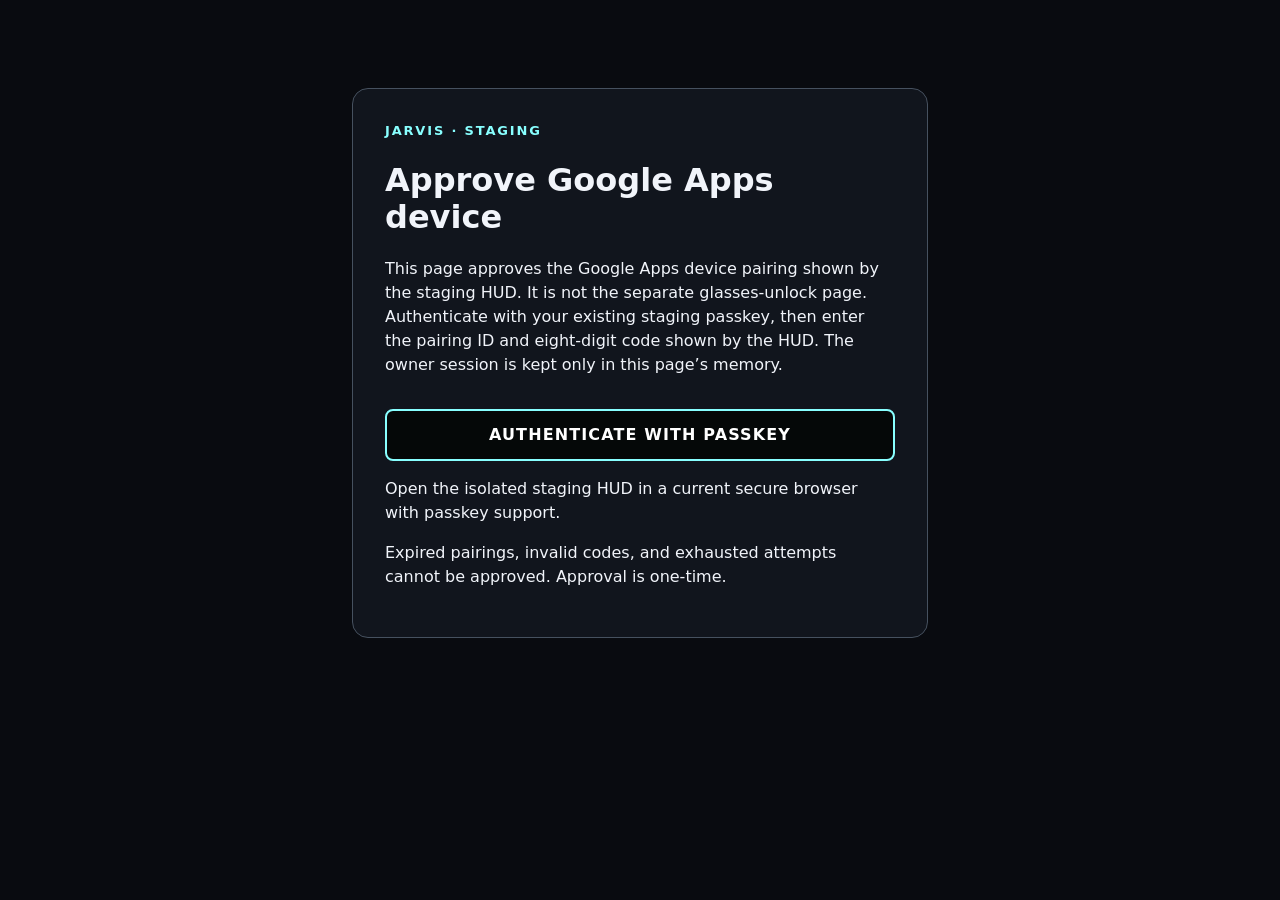
==== staging-apps-connect.html @ 2df9393d "Deploy unified HUD to Cloudflare staging" ====
<!doctype html>
<html lang="en">
  <head>
    <meta charset="utf-8" />
    <meta name="viewport" content="width=device-width, initial-scale=1, viewport-fit=cover" />
    <meta name="referrer" content="no-referrer" />
    <meta name="robots" content="noindex, nofollow" />
    <meta name="theme-color" content="#090b10" />
    <meta name="color-scheme" content="dark" />
    <title>JARVIS staging Google Apps approval</title>
    <link rel="stylesheet" href="./styles.css" />
  </head>
  <body class="phone-unlock-page">
    <main class="phone-unlock-card">
      <p class="eyebrow">JARVIS · STAGING</p>
      <h1>Approve Google Apps device</h1>
      <p>This page approves the Google Apps device pairing shown by the staging HUD. It is not the separate glasses-unlock page. Authenticate with your existing staging passkey, then enter the pairing ID and eight-digit code shown by the HUD. The owner session is kept only in this page’s memory.</p>
      <button id="staging-approve-authenticate" class="action" type="button">AUTHENTICATE WITH PASSKEY</button>
      <form id="staging-approve-form" novalidate hidden>
        <label for="staging-pairing-id">Pairing ID
          <input id="staging-pairing-id" type="text" inputmode="text" autocomplete="off" autocapitalize="characters" spellcheck="false" maxlength="6" pattern="[23456789ABCDEFGHJKLMNPQRSTUVWXYZ]{6}" required />
        </label>
        <label for="staging-pairing-code">Eight-digit code
          <input id="staging-pairing-code" type="text" inputmode="numeric" autocomplete="one-time-code" pattern="[0-9]{8}" maxlength="8" required />
        </label>
        <fieldset>
          <legend>Approve requested Google Apps access</legend>
          <label><input name="staging-app" type="checkbox" value="gmail" checked /> Gmail</label>
          <label><input name="staging-app" type="checkbox" value="google-calendar" checked /> Calendar</label>
          <label><input name="staging-app" type="checkbox" value="google-contacts" checked /> Contacts</label>
          <label><input name="staging-app" type="checkbox" value="google-drive" checked /> Drive</label>
          <label><input name="staging-app" type="checkbox" value="google-docs" checked /> Docs</label>
          <label><input name="staging-app" type="checkbox" value="google-sheets" checked /> Sheets</label>
          <label><input name="staging-app" type="checkbox" value="google-tasks" checked /> Tasks</label>
        </fieldset>
        <button id="staging-approve-submit" class="action" type="submit">APPROVE PAIRING</button>
      </form>
      <button id="staging-approve-logout" class="action" type="button" hidden>LOG OUT</button>
      <p id="staging-approve-status" role="status" aria-live="polite">Checking staging authentication support…</p>
      <p id="staging-approve-confirmation" role="status" aria-live="polite" hidden>Google Apps device approval completed. Return to the staging HUD and tap CHECK PHONE APPROVAL; do not open the separate glasses-unlock page.</p>
      <p class="small">Expired pairings, invalid codes, and exhausted attempts cannot be approved. Approval is one-time.</p>
    </main>
    <script src="./auth-config.js"></script>
    <script src="./connectors-config.js"></script>
    <script src="./staging-apps-connect.js?approval=20261111-2"></script>
  </body>
</html>
---- styles.css ----
:root { color-scheme: dark; font-family: Arial, Helvetica, sans-serif; background: #000; color: #fff; }
.hud-screen input { width: 100%; min-height: 38px; margin: 4px 0; border: 1px solid #8ff; border-radius: 4px; padding: 8px; color: #fff; background: #050808; font: inherit; font-size: 12px; }
.chat-log { max-height: min(42vh, 320px); min-height: 88px; overflow-y: scroll; overflow-x: hidden; overscroll-behavior: contain; scrollbar-gutter: stable; margin: 7px 0; border: 1px solid #466; background: #020605; }
.chat-log::-webkit-scrollbar { width: 10px; }.chat-log::-webkit-scrollbar-thumb { background: #4b8; border-radius: 8px; }.chat-log::-webkit-scrollbar-track { background: #020605; }
.chat-message { margin: 0; padding: 7px; border-bottom: 1px solid #244; font-size: 11px; line-height: 1.35; white-space: pre-wrap; overflow-wrap: anywhere; }
.chat-message.user { color: #baf7d1; }.chat-message.assistant { color: #eafff1; }
.hud-screen.youtube-mode { justify-content: flex-start; overflow-y: auto; overscroll-behavior: contain; gap: 7px; padding: 5px 0; }
.hud-screen.youtube-mode .detail-title { font-size: 23px; }
.hud-youtube-status { margin: 2px 0; padding: 7px 9px; font-size: 12px; line-height: 1.25; }
.hud-youtube-server, .hud-youtube-help { font-size: 12px; line-height: 1.3; }
.hud-youtube-nav { display: grid; grid-template-columns: repeat(2, minmax(0, 1fr)); gap: 4px; }
.hud-youtube-tab { min-height: 34px; padding: 5px; font-size: 10px; }
.hud-youtube-tab[aria-pressed="true"] { border-color: #8ff; background: #103030; }
.hud-youtube-search { display: grid; grid-template-columns: minmax(0, 1fr) auto; gap: 5px; }
.hud-youtube-search input, .hud-screen.youtube-mode > input { width: 100%; min-width: 0; min-height: 38px; margin: 0; font-size: 12px; }
.hud-youtube-results { display: grid; gap: 5px; max-height: 205px; overflow-y: auto; }
.hud-youtube-result { display: grid; grid-template-columns: 64px minmax(0, 1fr); gap: 6px; align-items: center; min-height: 44px; padding: 4px; border: 1px solid #315; border-color: #315d4b; border-radius: 5px; background: #040908; color: #fff; text-align: left; font: inherit; font-size: 11px; }
.hud-youtube-result img { width: 64px; aspect-ratio: 16 / 9; object-fit: cover; }
.hud-youtube-result small { grid-column: 2; color: #9eb4b4; }
.hud-youtube-video-title { margin: 0; font-size: 17px; line-height: 1.2; }
.hud-youtube-player-shell { width: min(100%, 480px); aspect-ratio: 16 / 9; align-self: center; background: #000; border: 1px solid #4b9b7a; }
.hud-youtube-player-shell.is-short { width: min(42vw, 190px); aspect-ratio: 9 / 16; }
.hud-youtube-player-shell iframe, .hud-youtube-player-shell > div { width: 100%; height: 100%; border: 0; }
.hud-youtube-handoff { display: block; min-height: 35px; padding: 8px; color: #fff; text-decoration: none; font-size: 11px; }
.youtube-mode button:focus-visible, .youtube-mode a:focus-visible, .youtube-mode input:focus-visible { outline: 2px solid #fff; outline-offset: 2px; }
.hud-youtube-header { display: flex; min-height: 36px; align-items: center; justify-content: space-between; gap: 8px; border-bottom: 1px solid #332; padding-bottom: 5px; }
.hud-youtube-brand { display: flex; min-width: 0; align-items: center; gap: 7px; }
.hud-youtube-mark { display: grid; width: 29px; height: 20px; place-items: center; border-radius: 6px; background: #f00; color: #fff; font-size: 12px; line-height: 1; }
.hud-youtube-title { margin: 0; color: #fff; font-size: 21px; font-weight: 750; letter-spacing: -.02em; }
.hud-youtube-account-control { min-height: 30px; max-width: 132px; padding: 5px 8px; border: 1px solid #888; border-radius: 16px; background: #171717; color: #eee; font-size: 9px; font-weight: 700; letter-spacing: .04em; }
.hud-youtube-account-control:enabled { border-color: #39b875; color: #a9f6c8; }
.hud-youtube-account-control:disabled { opacity: .85; }
.hud-youtube-search { flex: 0 0 auto; }
.hud-youtube-search input { min-width: 0; height: 40px; border-color: #666; border-radius: 20px; background: #171717; font-size: 13px; }
.hud-youtube-search-button { width: auto; min-width: 74px; min-height: 40px; padding: 6px 12px; border-radius: 20px; font-size: 10px; }
.hud-youtube-search button:disabled, .hud-youtube-nav button:disabled { opacity: .5; }
.hud-youtube-nav { flex: 0 0 auto; grid-template-columns: repeat(2, minmax(0, 1fr)); border-bottom: 1px solid #333; padding-bottom: 5px; }
.hud-youtube-tab { min-height: 38px; border: 0; border-bottom: 2px solid transparent; border-radius: 0; background: transparent; color: #ccc; font-size: 12px; text-transform: none; letter-spacing: 0; }
.hud-youtube-tab[aria-pressed="true"] { border-color: #f33; background: #171111; color: #fff; }
.hud-youtube-results { max-height: 275px; gap: 8px; padding: 2px 1px; }
.hud-youtube-result { grid-template-columns: 112px minmax(0, 1fr); gap: 9px; min-height: 72px; padding: 6px; border-color: #333; border-radius: 8px; background: #111; font-size: 12px; }
.hud-youtube-result img { width: 112px; border-radius: 5px; background: #222; }
.hud-youtube-result-copy { display: grid; min-width: 0; gap: 5px; align-content: center; }
.hud-youtube-result-title { display: -webkit-box; overflow: hidden; color: #f5f5f5; font-size: 12px; font-weight: 650; line-height: 1.25; -webkit-box-orient: vertical; -webkit-line-clamp: 2; }
.hud-youtube-result-channel { overflow: hidden; color: #aaa; font-size: 10px; text-overflow: ellipsis; white-space: nowrap; }
.hud-youtube-result:focus-visible, .hud-youtube-result[aria-pressed="true"] { border-color: #f33; background: #241313; }
.hud-youtube-account-card { display: grid; gap: 8px; padding: 10px; border: 1px solid #383838; border-radius: 8px; background: #111; }
.hud-youtube-account-card > strong { overflow-wrap: anywhere; font-size: 12px; }
.hud-youtube-account-card .copy { font-size: 11px; }
.hud-youtube-account-action { min-height: 38px; padding: 8px; border-radius: 6px; font-size: 10px; text-decoration: none; }
.hud-youtube-player-shell { min-width: 200px; min-height: 200px; width: min(100%, 480px); }
.hud-youtube-player-shell.is-short { width: min(100%, 200px); min-width: 200px; aspect-ratio: 9 / 16; }
.hud-youtube-player-shell iframe { min-width: 200px; min-height: 200px; }
.hud-youtube-video-title { font-size: 15px; }
@media (max-width: 700px), (max-height: 700px) {
  .hud { min-height: 100vh; padding: 12px 14px 8px; }
  .hud-header { padding-bottom: 7px; font-size: 13px; }
  .hud-header .online { font-size: 10px; }
  .hint { margin: 6px 0 0; font-size: 9px; }
  .hud-screen.youtube-mode { gap: 6px; padding: 2px 0; }
  .hud-youtube-status { padding: 5px 7px; font-size: 10px; }
  .hud-youtube-results { max-height: 250px; }
}
* { box-sizing: border-box; }
body { margin: 0; min-height: 100vh; background: #000; }
.hud { width: min(100vw, 600px); min-height: min(100vh, 600px); margin: 0 auto; padding: 28px; display: flex; flex-direction: column; background: #000; color: #fff; }
.hud-update-status { margin: 4px 0; color: #8ff; font-size: 11px; line-height: 1.25; }
.session-lock { position: fixed; inset: 0; z-index: 1000; display: flex; align-items: center; justify-content: center; overflow: auto; padding: max(16px, env(safe-area-inset-top)) 16px max(16px, env(safe-area-inset-bottom)); background: #000; }
.session-lock[hidden] { display: none; }
.session-lock-card { display: grid; gap: 12px; width: min(100%, 440px); max-height: 100%; overflow: auto; padding: 20px; border: 1px solid #496; border-radius: 12px; background: #071010; }
.session-lock-card h1, .session-lock-card p { margin: 0; }
.lock-code { color: #8ff; font-size: 30px; font-weight: 800; letter-spacing: .16em; }
.phone-unlock-link { display: block; min-height: 42px; padding: 12px; border: 1px solid #8ff; border-radius: 6px; color: #dfffff; text-align: center; font-size: 11px; font-weight: 700; text-decoration: none; }
html[data-jarvis-auth-enabled="true"] body[data-jarvis-session="checking_session"], html[data-jarvis-auth-enabled="true"] body[data-jarvis-session="locked"] { background: #000; }
html[data-jarvis-auth-enabled="true"] body[data-jarvis-session="checking_session"] #jarvis-glasses-hud, html[data-jarvis-auth-enabled="true"] body[data-jarvis-session="locked"] #jarvis-glasses-hud { visibility: hidden; }
/* The static document must never paint LOCKED before the credentialed restore
   request classifies the session.  JavaScript changes this only to LOCKED
   after an explicit rejection, expiry, revocation, or safe network failure. */
html[data-jarvis-auth-enabled="true"] body[data-jarvis-session="checking_session"] #lock-title { font-size: 0; }
html[data-jarvis-auth-enabled="true"] body[data-jarvis-session="checking_session"] #lock-title::after { content: 'CHECKING SESSION'; font-size: 2em; }
.phone-unlock-page { min-height: 100vh; margin: 0; padding: max(1rem, env(safe-area-inset-top)) 1rem max(1rem, env(safe-area-inset-bottom)); box-sizing: border-box; color: #f1f4fa; background: #090b10; font: 1rem/1.5 system-ui, sans-serif; }
.phone-unlock-card { width: min(100%, 36rem); margin: 8vh auto; padding: clamp(1rem, 5vw, 2rem); box-sizing: border-box; border: 1px solid #46515f; border-radius: 1rem; background: #11151d; }
.phone-unlock-card h1 { line-height: 1.15; }
.phone-unlock-card label { display: block; margin: 1.2rem 0 .35rem; }
.phone-unlock-card input { display: block; width: 100%; box-sizing: border-box; padding: .85rem; font-size: 1.3rem; letter-spacing: .18em; }
.phone-unlock-card button { margin-top: 1rem; width: 100%; min-height: 3rem; }
.phone-unlock-card [role="status"] { min-height: 1.5em; }
.release-controls { display: flex; flex-wrap: wrap; align-items: center; justify-content: space-between; gap: 5px; min-height: 29px; margin-top: 4px; color: #9eb4b4; font-size: 9px; letter-spacing: .06em; }
.release-controls button { min-height: 28px; padding: 4px 7px; border: 1px solid #668; border-radius: 4px; background: #050808; color: #dfffff; font: inherit; font-weight: 700; cursor: pointer; }
.release-controls button:focus-visible { outline: 2px solid #fff; outline-offset: 2px; border-color: #8ff; }
.release-controls button:disabled { opacity: .6; }
.release-controls [hidden] { display: none; }
.hud-header { display: flex; justify-content: space-between; align-items: center; border-bottom: 2px solid #8ff; padding-bottom: 14px; letter-spacing: .13em; font-size: 17px; }
.brand { font-weight: 800; color: #fff; }.online { color: #8f8; font-size: 13px; }
.hud-screen { display: flex; flex: 1; min-height: 0; flex-direction: column; justify-content: center; gap: 18px; }
.eyebrow { margin: 0; color: #8ff; font-size: 13px; font-weight: 700; letter-spacing: .14em; }.hero { margin: 0; font-size: clamp(34px, 9vw, 52px); letter-spacing: .09em; }.copy { margin: 0; color: #d7e7e7; font-size: 18px; line-height: 1.4; }
.status { border-left: 4px solid #8ff; padding: 12px 14px; background: #071010; color: #d8ffff; font-weight: 700; }
.menu { display: grid; gap: 10px; }.menu-button, .action { appearance: none; width: 100%; min-height: 62px; padding: 12px 16px; border: 2px solid #7b9292; border-radius: 8px; background: #050808; color: #fff; text-align: left; font: inherit; letter-spacing: .07em; cursor: pointer; }.menu-button strong { display: block; font-size: 18px; }.menu-button small { color: #c5d2d2; font-size: 12px; letter-spacing: .04em; }.menu-button[aria-current="true"], .menu-button:focus-visible, .action:focus-visible { outline: 3px solid #fff; outline-offset: 2px; border-color: #8ff; background: #103030; }.unavailable { border-color: #a08b54; }.unavailable small { color: #ffe6a3; }
.detail-title { margin: 0; font-size: 30px; letter-spacing: .08em; }.unavailable-label { display: inline-block; width: fit-content; border: 1px solid #ffd166; color: #ffd166; padding: 5px 8px; font-size: 12px; font-weight: 700; letter-spacing: .1em; }.action { text-align: center; border-color: #8ff; font-weight: 700; }
.hud-app-selection { display: grid; gap: 6px; }.hud-app-choice { display: flex; align-items: center; gap: 9px; min-height: 34px; cursor: pointer; }.hud-app-choice input[type="checkbox"] { appearance: auto; width: 22px; min-width: 22px; min-height: 22px; margin: 0; padding: 0; accent-color: #8ff; cursor: pointer; }
.hint { margin: 18px 0 0; color: #9eb4b4; font-size: 11px; letter-spacing: .06em; text-align: center; }
@media (prefers-reduced-motion: reduce) { *, *::before, *::after { scroll-behavior: auto !important; transition: none !important; animation: none !important; } }
.hud-screen.youtube-mode .hud-youtube-tab { width: 100%; min-height: 38px; padding: 5px 4px; font-size: 12px; }
.hud-screen.youtube-mode .hud-youtube-search-button { width: auto; min-width: 74px; min-height: 40px; padding: 6px 12px; font-size: 10px; }
.hud-screen.youtube-mode .hud-youtube-account-action { width: 100%; min-height: 38px; padding: 8px; font-size: 10px; }
.hud-screen.youtube-mode .hud-youtube-handoff { width: 100%; min-height: 35px; padding: 8px; }
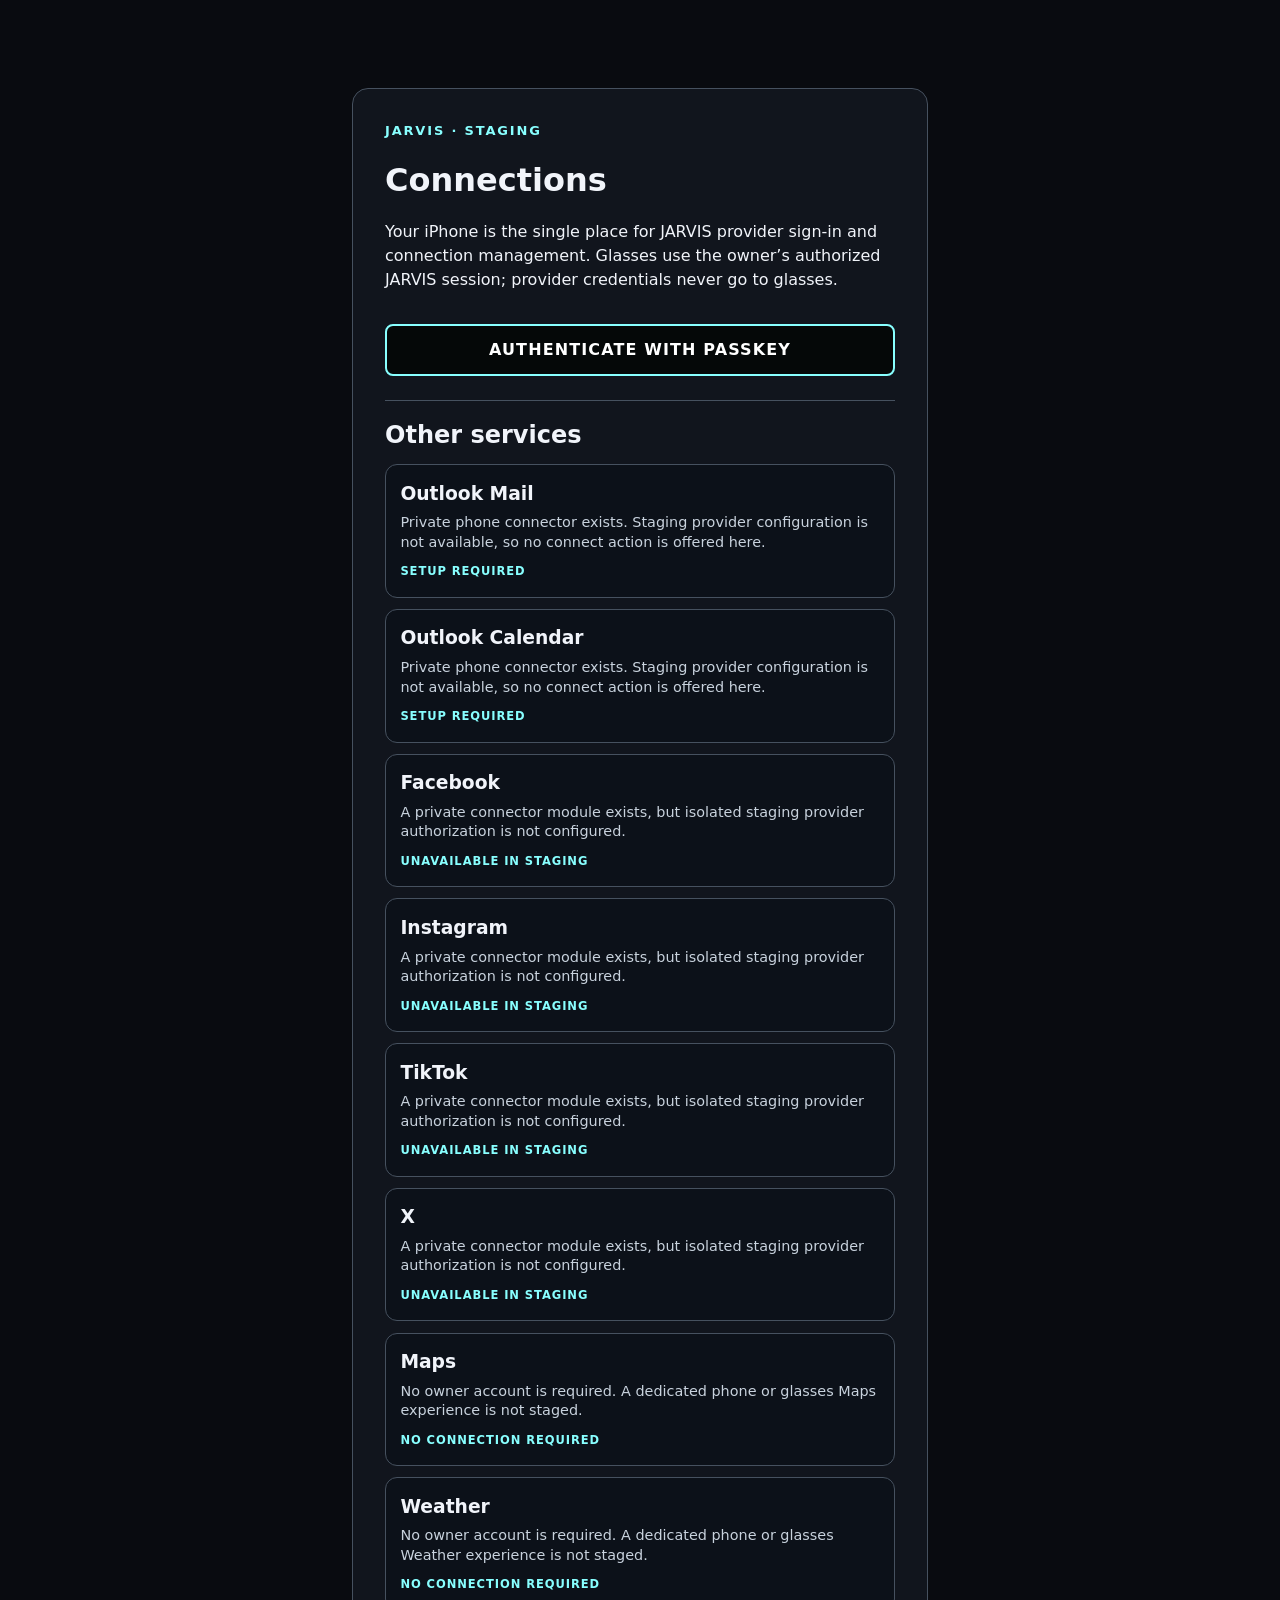
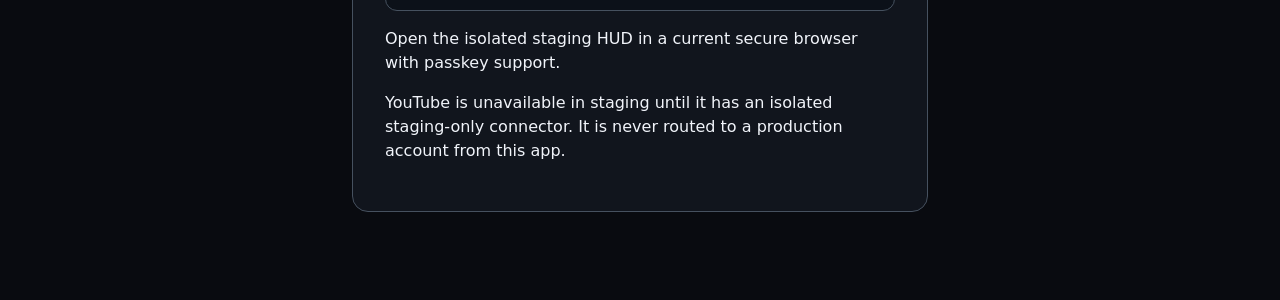
==== commit e7cddf7f: "Add browsable Google Apps staging HUD" ====
--- a/staging-apps-connect.html
+++ b/staging-apps-connect.html
@@ -7,41 +7,61 @@
     <meta name="robots" content="noindex, nofollow" />
     <meta name="theme-color" content="#090b10" />
     <meta name="color-scheme" content="dark" />
-    <title>JARVIS staging Google Apps approval</title>
+    <meta name="apple-mobile-web-app-capable" content="yes" />
+    <meta name="apple-mobile-web-app-status-bar-style" content="black-translucent" />
+    <meta name="apple-mobile-web-app-title" content="JARVIS Connections" />
+    <title>JARVIS staging Connections</title>
+    <link rel="manifest" href="./staging-connections.webmanifest" />
+    <link rel="apple-touch-icon" href="./jarvis-connections-icon.svg" />
     <link rel="stylesheet" href="./styles.css" />
   </head>
   <body class="phone-unlock-page">
     <main class="phone-unlock-card">
       <p class="eyebrow">JARVIS · STAGING</p>
-      <h1>Approve Google Apps device</h1>
-      <p>This page approves the Google Apps device pairing shown by the staging HUD. It is not the separate glasses-unlock page. Authenticate with your existing staging passkey, then enter the pairing ID and eight-digit code shown by the HUD. The owner session is kept only in this page’s memory.</p>
+      <h1>Connections</h1>
+      <p>Your iPhone is the single place for JARVIS provider sign-in and connection management. Glasses use the owner’s authorized JARVIS session; provider credentials never go to glasses.</p>
       <button id="staging-approve-authenticate" class="action" type="button">AUTHENTICATE WITH PASSKEY</button>
-      <form id="staging-approve-form" novalidate hidden>
-        <label for="staging-pairing-id">Pairing ID
-          <input id="staging-pairing-id" type="text" inputmode="text" autocomplete="off" autocapitalize="characters" spellcheck="false" maxlength="6" pattern="[23456789ABCDEFGHJKLMNPQRSTUVWXYZ]{6}" required />
-        </label>
-        <label for="staging-pairing-code">Eight-digit code
-          <input id="staging-pairing-code" type="text" inputmode="numeric" autocomplete="one-time-code" pattern="[0-9]{8}" maxlength="8" required />
-        </label>
-        <fieldset>
-          <legend>Approve requested Google Apps access</legend>
-          <label><input name="staging-app" type="checkbox" value="gmail" checked /> Gmail</label>
-          <label><input name="staging-app" type="checkbox" value="google-calendar" checked /> Calendar</label>
-          <label><input name="staging-app" type="checkbox" value="google-contacts" checked /> Contacts</label>
-          <label><input name="staging-app" type="checkbox" value="google-drive" checked /> Drive</label>
-          <label><input name="staging-app" type="checkbox" value="google-docs" checked /> Docs</label>
-          <label><input name="staging-app" type="checkbox" value="google-sheets" checked /> Sheets</label>
-          <label><input name="staging-app" type="checkbox" value="google-tasks" checked /> Tasks</label>
+      <section id="staging-google-section" hidden>
+        <h2>Google Apps</h2>
+        <p id="staging-google-summary" role="status" aria-live="polite">Loading Google Apps status…</p>
+        <fieldset id="staging-google-apps">
+          <legend>Connected Google Apps</legend>
+          <label><input name="staging-google-app" type="checkbox" value="gmail" /> Gmail</label>
+          <label><input name="staging-google-app" type="checkbox" value="google-calendar" /> Calendar</label>
+          <label><input name="staging-google-app" type="checkbox" value="google-contacts" /> Contacts</label>
+          <label><input name="staging-google-app" type="checkbox" value="google-drive" /> Drive</label>
+          <label><input name="staging-google-app" type="checkbox" value="google-docs" /> Docs</label>
+          <label><input name="staging-google-app" type="checkbox" value="google-sheets" /> Sheets</label>
+          <label><input name="staging-google-app" type="checkbox" value="google-tasks" /> Tasks</label>
         </fieldset>
-        <button id="staging-approve-submit" class="action" type="submit">APPROVE PAIRING</button>
-      </form>
+        <p><button id="staging-google-connect" class="action" type="button">CONNECT SELECTED GOOGLE APPS</button>
+          <button id="staging-google-reconnect" class="action" type="button">RECONNECT GOOGLE</button>
+          <button id="staging-google-enable" class="action" type="button">ENABLE SELECTED</button>
+          <button id="staging-google-disable" class="action" type="button">DISABLE SELECTED</button>
+          <button id="staging-google-disconnect" class="action" type="button">DISCONNECT GOOGLE</button></p>
+      </section>
+      <section id="staging-youtube-section" hidden>
+        <h2>YouTube</h2>
+        <p id="staging-youtube-summary">Checking isolated YouTube connector availability…</p>
+        <button id="staging-youtube-manage" class="action" type="button">MANAGE YOUTUBE</button>
+      </section>
+      <section id="staging-service-status" class="connections-cards" hidden aria-label="Other JARVIS services">
+        <h2>Other services</h2>
+        <article class="connection-card"><h3>Outlook Mail</h3><p>Private phone connector exists. Staging provider configuration is not available, so no connect action is offered here.</p><span>SETUP REQUIRED</span></article>
+        <article class="connection-card"><h3>Outlook Calendar</h3><p>Private phone connector exists. Staging provider configuration is not available, so no connect action is offered here.</p><span>SETUP REQUIRED</span></article>
+        <article class="connection-card"><h3>Facebook</h3><p>A private connector module exists, but isolated staging provider authorization is not configured.</p><span>UNAVAILABLE IN STAGING</span></article>
+        <article class="connection-card"><h3>Instagram</h3><p>A private connector module exists, but isolated staging provider authorization is not configured.</p><span>UNAVAILABLE IN STAGING</span></article>
+        <article class="connection-card"><h3>TikTok</h3><p>A private connector module exists, but isolated staging provider authorization is not configured.</p><span>UNAVAILABLE IN STAGING</span></article>
+        <article class="connection-card"><h3>X</h3><p>A private connector module exists, but isolated staging provider authorization is not configured.</p><span>UNAVAILABLE IN STAGING</span></article>
+        <article class="connection-card"><h3>Maps</h3><p>No owner account is required. A dedicated phone or glasses Maps experience is not staged.</p><span>NO CONNECTION REQUIRED</span></article>
+        <article class="connection-card"><h3>Weather</h3><p>No owner account is required. A dedicated phone or glasses Weather experience is not staged.</p><span>NO CONNECTION REQUIRED</span></article>
+      </section>
       <button id="staging-approve-logout" class="action" type="button" hidden>LOG OUT</button>
-      <p id="staging-approve-status" role="status" aria-live="polite">Checking staging authentication support…</p>
-      <p id="staging-approve-confirmation" role="status" aria-live="polite" hidden>Google Apps device approval completed. Return to the staging HUD and tap CHECK PHONE APPROVAL; do not open the separate glasses-unlock page.</p>
-      <p class="small">Expired pairings, invalid codes, and exhausted attempts cannot be approved. Approval is one-time.</p>
+      <p id="staging-approve-status" role="status" aria-live="polite">Authenticate with your staging passkey to manage connections.</p>
+      <p class="small">YouTube is unavailable in staging until it has an isolated staging-only connector. It is never routed to a production account from this app.</p>
     </main>
     <script src="./auth-config.js"></script>
     <script src="./connectors-config.js"></script>
-    <script src="./staging-apps-connect.js?approval=20261111-2"></script>
+    <script src="./staging-apps-connect.js?connections=20261120-2"></script>
   </body>
 </html>
--- a/styles.css
+++ b/styles.css
@@ -85,11 +85,18 @@
 .phone-unlock-card input { display: block; width: 100%; box-sizing: border-box; padding: .85rem; font-size: 1.3rem; letter-spacing: .18em; }
 .phone-unlock-card button { margin-top: 1rem; width: 100%; min-height: 3rem; }
 .phone-unlock-card [role="status"] { min-height: 1.5em; }
+.phone-unlock-card > section { margin-top: 1.5rem; padding-top: 1rem; border-top: 1px solid #46515f; }.phone-unlock-card fieldset { display: grid; gap: .55rem; margin: 1rem 0; border-color: #46515f; }.phone-unlock-card fieldset label { margin: 0; }.connections-cards { display: grid; gap: .7rem; }.connections-cards h2 { margin: 0; }.connection-card { padding: .9rem; border: 1px solid #46515f; border-radius: .75rem; background: #0c1119; }.connection-card h3, .connection-card p { margin: 0; }.connection-card p { margin-top: .35rem; color: #c8d2dd; font-size: .9rem; line-height: 1.35; }.connection-card span { display: inline-block; margin-top: .7rem; color: #8ff; font-size: .72rem; font-weight: 800; letter-spacing: .08em; }
 .release-controls { display: flex; flex-wrap: wrap; align-items: center; justify-content: space-between; gap: 5px; min-height: 29px; margin-top: 4px; color: #9eb4b4; font-size: 9px; letter-spacing: .06em; }
 .release-controls button { min-height: 28px; padding: 4px 7px; border: 1px solid #668; border-radius: 4px; background: #050808; color: #dfffff; font: inherit; font-weight: 700; cursor: pointer; }
 .release-controls button:focus-visible { outline: 2px solid #fff; outline-offset: 2px; border-color: #8ff; }
 .release-controls button:disabled { opacity: .6; }
 .release-controls [hidden] { display: none; }
+.hud-input-diagnostics { position: fixed; z-index: 1200; inset: 0; display: flex; align-items: center; justify-content: center; padding: 16px; background: #000; }
+.hud-input-diagnostics[hidden] { display: none; }
+.hud-input-diagnostics-card { display: grid; gap: 10px; width: min(100%, 500px); max-height: 100%; overflow: auto; padding: 18px; border: 2px solid #8ff; border-radius: 10px; background: #071010; }
+.hud-input-diagnostics-card h1, .hud-input-diagnostics-card p { margin: 0; }
+.hud-input-diagnostics-card .copy { font-size: 13px; }
+.hud-input-diagnostics-card pre { min-height: 106px; margin: 0; padding: 10px; overflow-wrap: anywhere; white-space: pre-wrap; border: 1px solid #466; background: #020605; color: #dfffff; font: 11px/1.45 ui-monospace, SFMono-Regular, Consolas, monospace; }
 .hud-header { display: flex; justify-content: space-between; align-items: center; border-bottom: 2px solid #8ff; padding-bottom: 14px; letter-spacing: .13em; font-size: 17px; }
 .brand { font-weight: 800; color: #fff; }.online { color: #8f8; font-size: 13px; }
 .hud-screen { display: flex; flex: 1; min-height: 0; flex-direction: column; justify-content: center; gap: 18px; }
@@ -97,6 +104,7 @@
 .status { border-left: 4px solid #8ff; padding: 12px 14px; background: #071010; color: #d8ffff; font-weight: 700; }
 .menu { display: grid; gap: 10px; }.menu-button, .action { appearance: none; width: 100%; min-height: 62px; padding: 12px 16px; border: 2px solid #7b9292; border-radius: 8px; background: #050808; color: #fff; text-align: left; font: inherit; letter-spacing: .07em; cursor: pointer; }.menu-button strong { display: block; font-size: 18px; }.menu-button small { color: #c5d2d2; font-size: 12px; letter-spacing: .04em; }.menu-button[aria-current="true"], .menu-button:focus-visible, .action:focus-visible { outline: 3px solid #fff; outline-offset: 2px; border-color: #8ff; background: #103030; }.unavailable { border-color: #a08b54; }.unavailable small { color: #ffe6a3; }
 .detail-title { margin: 0; font-size: 30px; letter-spacing: .08em; }.unavailable-label { display: inline-block; width: fit-content; border: 1px solid #ffd166; color: #ffd166; padding: 5px 8px; font-size: 12px; font-weight: 700; letter-spacing: .1em; }.action { text-align: center; border-color: #8ff; font-weight: 700; }
+.media-launcher-help { font-size: 13px; line-height: 1.3; }.media-app-grid { display: grid; grid-template-columns: repeat(2, minmax(0, 1fr)); gap: 7px; max-height: min(58vh, 390px); overflow-y: auto; overscroll-behavior: contain; padding: 2px; }.media-app-tile { appearance: none; display: grid; min-height: 58px; gap: 4px; padding: 8px; border: 1px solid #4b7777; border-radius: 7px; background: #050808; color: #fff; text-align: left; font: inherit; cursor: pointer; }.media-app-tile strong { overflow-wrap: anywhere; font-size: 12px; letter-spacing: .06em; }.media-app-tile small { color: #b9d0d0; font-size: 8px; font-weight: 700; letter-spacing: .04em; line-height: 1.2; }.media-app-tile.unavailable { border-color: #786942; }.media-app-tile.unavailable small { color: #ffe6a3; }.media-app-tile[aria-current="true"], .media-app-tile:focus-visible { outline: 2px solid #fff; outline-offset: 1px; border-color: #8ff; background: #103030; }.media-phone-status { padding: 8px 10px; font-size: 10px; line-height: 1.25; }
 .hud-app-selection { display: grid; gap: 6px; }.hud-app-choice { display: flex; align-items: center; gap: 9px; min-height: 34px; cursor: pointer; }.hud-app-choice input[type="checkbox"] { appearance: auto; width: 22px; min-width: 22px; min-height: 22px; margin: 0; padding: 0; accent-color: #8ff; cursor: pointer; }
 .hint { margin: 18px 0 0; color: #9eb4b4; font-size: 11px; letter-spacing: .06em; text-align: center; }
 @media (prefers-reduced-motion: reduce) { *, *::before, *::after { scroll-behavior: auto !important; transition: none !important; animation: none !important; } }
